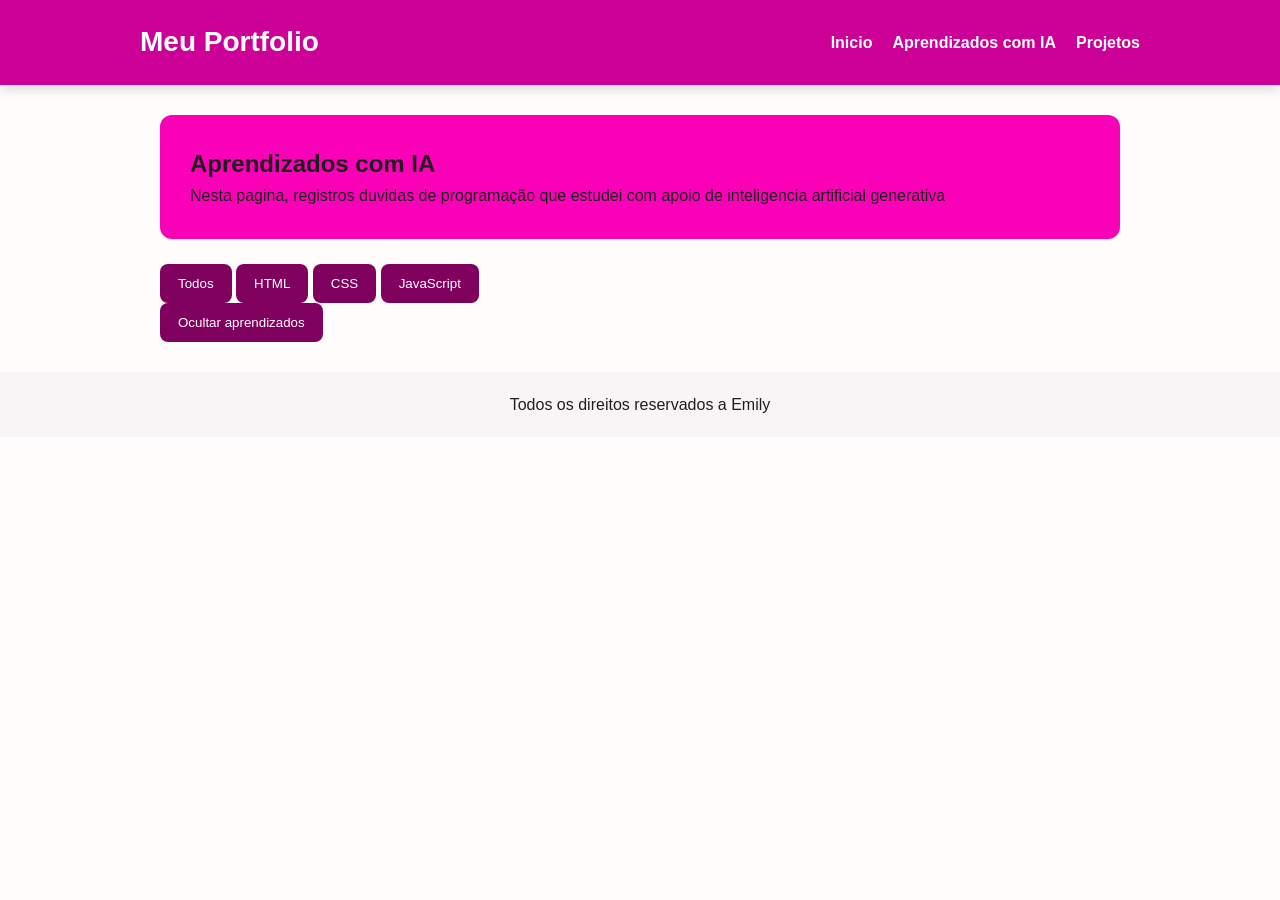
==== aprendizados.html @ 178e74e6 "porfolio" ====
<!DOCTYPE html>
<html lang="pt-BR">
<head>
    <meta charset="UTF-8">
    <meta name="viewport" content="width=device-width, initial-scale=1.0">
    <title>Aprendizados com IA</title>
    <link rel="stylesheet" href="style.css">
</head>
<body>
    <header>
        <nav>
            <h1>Meu Portfolio</h1>

            <ul>
                <li><a href="index.html">Inicio</a></li>
                <li><a href="aprendizados.html">Aprendizados com IA</a></li>
                <li><a href="projetos.html">Projetos</a></li>
            </ul>
        </nav>
    </header>

    <main>
        <section>
            <h2>Aprendizados com IA</h2>
            <p>Nesta pagina, registros duvidas de programação que estudei com apoio de inteligencia artificial generativa</p>
        </section>

        <p id="contadorAprendizados"></p>

        <div class="filtros">
            <button onclick="filtrarAprendizados('Todos')">Todos</button>
            <button onclick="filtrarAprendizados('HTML')">HTML</button>
            <button onclick="filtrarAprendizados('CSS')">CSS</button>
            <button onclick="filtrarAprendizados('JavaScript')">JavaScript</button>
        </div>

        <button onclick="mostrarOcultarAprendizados()" id="botaoAprendizados">
            Ocultar aprendizados
        </button>
        <div id="ListaAprendizados" class="cards-aprendizados"></div>
    </main>

    <footer>
        <p>Todos os direitos reservados a Emily</p>
    </footer>

    <script src="script.js"></script>

</body>
</html>
---- style.css ----
/* Reiniciando formatação */
:root{

    /* LIGHT */

    --bg-principal: #FFFDFC;
    --bg-secundario: #F8F5F7;
    --bg-cards: #CC0096;

    --texto-principal: #1E1E1E;
    --texto-secundario: #5A5A5A;

    --botao: #80005E;
    --botao-hover: #A8007B;

    --bordas: #80005E;
    --destaque: #FA00B7;

    --header-bg: #CC0096;
    --header-texto: #FFFFFF;
}
.dark{

    --bg-principal: #12000D;
    --bg-secundario: #1B0014;
    --bg-cards: #24001B;

    --texto-principal: #F5F5F5;
    --texto-secundario: #C9B8C3;

    --botao: #CC0096;
    --botao-hover: #FA00B7;

    --bordas: #FA00B7;
    --destaque: #80005E;

    --header-bg: #570040;
    --header-texto: #F5F5F5;
}
*{
    margin: 0;
    padding: 0;
    box-sizing: border-box;
}

body{
    font-family: Arial, Helvetica, sans-serif;
    background-color: var(--bg-principal);
    color:var(--texto-principal);
    line-height: 1.6;
}

header{
    background-color: var(--header-bg);
    color: var(--header-texto);
    padding:20px;
    box-shadow: 0 4px 12px rgba(0,0,0,0.15);
}

.foto-perfil{
    width: 160px;
    height: 160px;
    border-radius: 50%;
    margin-bottom: 20px;
    border: 4px solid var(--bordas);
}

nav{
    max-width: 1000px;
    display: flex;
    margin: 0 auto;
    justify-content: space-between;
    align-items: center;
    flex-wrap: wrap;
}

nav h1{
    font-size: 28px;
}

nav ul{
    list-style: none;
    display: flex;
    gap: 20px;
    flex-wrap: wrap;
}

nav a{
    position: relative;
    color: var(--header-texto);
    text-decoration: none;
    font-weight: bold;
}

nav a::after{
    content: "";
    position: absolute;
    left: 0;
    bottom: -4px;

    width: 100%;
    height: 2px;

    background-color: #FFD6F5;

    transform: scaleX(0);
    transform-origin: right;
    transition: transform 0.3s ease;
}

nav a:hover::after{
    transform: scaleX(1);
    transform-origin: left;
}

main{
    max-width: 1000px;
    margin: 0 auto;
    padding: 30px 20px;
}

section{
    background-color: var(--destaque);
    margin-bottom: 25px;
    padding: 30px;
    border-radius: 12px;
}

.banner{
    text-align: center;
    padding: 50px 30px;
}

.banner h2{
    font-size: 32px;
    margin-bottom: 15px;
}

.banner p {
    margin-bottom: 20px;
}

button{
    background-color: var(--botao); 
    color: white;
    padding: 12px 18px;
    border: none;
    border-radius: 8px;
    cursor: pointer;
}

button:hover{
    background-color: var(--botao-hover);
}

.icone-tecnologia{
    width: 60px;
    height: 60px;
    margin-bottom: 10px;
}

.icone-css{
    width: 60px;
    height: 60px;
    margin-bottom: 10px;
}

.icone-java{
    width: 60px;
    height: 60px;
    margin-bottom: 10px;
}

.icone-tecnologia,
.icone-css,
.icone-java{
    transition: transform 0.3s ease;
}

.icone-tecnologia:hover,
.icone-css:hover,
.icone-java:hover{
    transform: scale(1.2);
}

.cards{
    display: grid;
    grid-template-columns: repeat(2, 1fr);
    gap: 20px;
}

.card,
.projeto{
    background-color: var(--bg-cards);
    padding: 20px;
    border-left: 5px solid var(--bordas);
    border-radius: 8px;
    color: var(--texto-principal);
}

.card,
.projeto,
    section article{
        transition: transform 0.3s ease, box-shadow 0.3s ease;
}

.card:hover,
.projeto:hover,
section article:hover{
    transform: translateY(-8px);
    box-shadow: 0 10px 20px rgba(0,0,0,0.2);
}

.card {
    display: flex;
    align-items: center;
    gap: 15px;
}

.card h3,
.card p,
.projeto h3,
.projeto p{
    color: var(--texto-principal);
    margin-bottom: 10px;
}

#contato a{
    color: #eb25e1;
    }

footer{
    text-align: center;
    background-color: var(--bg-secundario);
    color: var(--texto-principal);
    padding: 20px;
}

@media (max-width: 700px){
    nav{
        flex-direction: column;
        gap: 15px;
    }

    nav ul{
        justify-content: center;
    }

    .cards{
        grid-template-columns: 1fr;
    }

    .banner h2{
        font-size: 26px;
    }

}
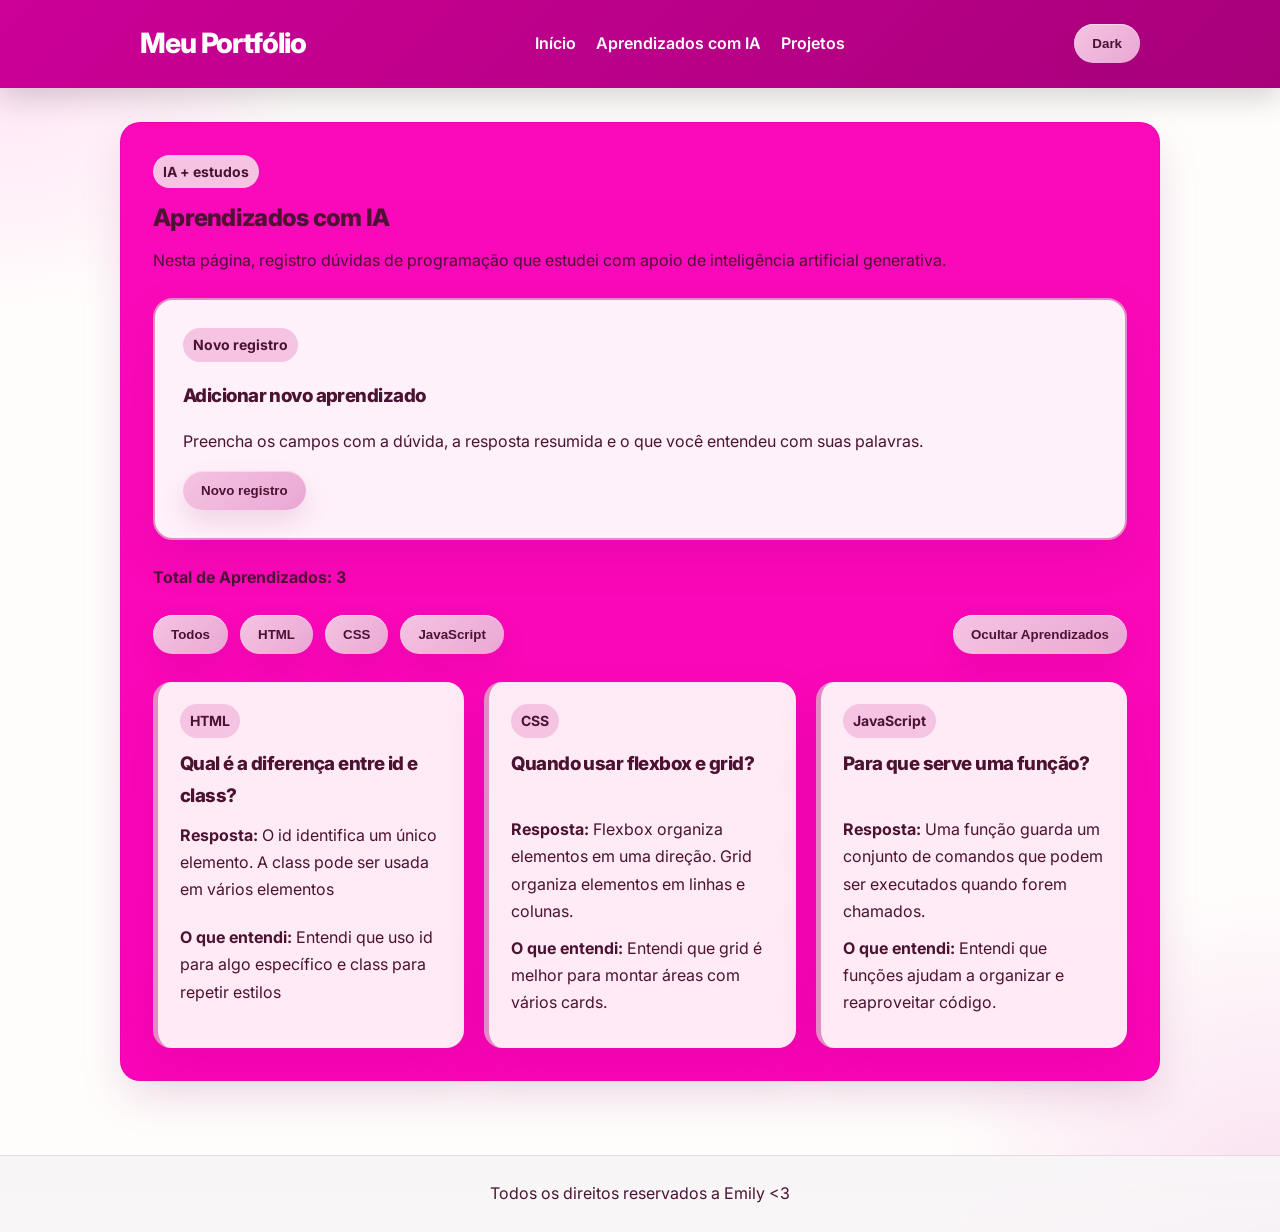
==== commit daa641be: "Atualizando portfolio" ====
--- a/aprendizados.html
+++ b/aprendizados.html
@@ -1,50 +1,102 @@
+<!-- aprendizados.html -->
 <!DOCTYPE html>
 <html lang="pt-BR">
+
 <head>
     <meta charset="UTF-8">
     <meta name="viewport" content="width=device-width, initial-scale=1.0">
     <title>Aprendizados com IA</title>
     <link rel="stylesheet" href="style.css">
 </head>
+
 <body>
     <header>
         <nav>
-            <h1>Meu Portfolio</h1>
+            <h1>Meu Portfólio</h1>
 
             <ul>
-                <li><a href="index.html">Inicio</a></li>
+                <li><a href="index.html">Início</a></li>
                 <li><a href="aprendizados.html">Aprendizados com IA</a></li>
                 <li><a href="projetos.html">Projetos</a></li>
             </ul>
+
+            <button type="button" id="botaoTema" onclick="alterarTema()">Dark</button>
         </nav>
     </header>
 
-    <main>
-        <section>
-            <h2>Aprendizados com IA</h2>
-            <p>Nesta pagina, registros duvidas de programação que estudei com apoio de inteligencia artificial generativa</p>
+   <main>
+        <section class="pagina-aprendizados">
+            <div class="cabecalho-aprendizados">
+                <span class="etiqueta-pagina">IA + estudos</span>
+                <h2>Aprendizados com IA</h2>
+                <p>Nesta página, registro dúvidas de programação que estudei com apoio de inteligência artificial generativa.</p>
+            </div>
+
+            <form class="form-aprendizado" onsubmit="return adicionarAprendizado(event)">
+                <div class="cabecalho-form">
+                    <span class="etiqueta-pagina">Novo registro</span>
+                    <h3>Adicionar novo aprendizado</h3>
+                    <p>Preencha os campos com a dúvida, a resposta resumida e o que você entendeu com suas palavras.</p>
+                    <button type="button" id="botaoNovoRegistro" class="botao-novo-registro">Novo registro</button>
+                </div>
+
+                <div id="camposRegistro" class="campos-registro oculto">
+                    <div class="campo-form">
+                        <label for="tema">Tema</label>
+                        <select id="tema" required>
+                            <option value="">Selecione</option>
+                            <option value="HTML">HTML</option>
+                            <option value="CSS">CSS</option>
+                            <option value="JavaScript">JavaScript</option>
+                        </select>
+                    </div>
+
+                    <div class="campo-form">
+                        <label for="pergunta">Pergunta</label>
+                        <input type="text" id="pergunta" placeholder="Digite sua dúvida" required>
+                    </div>
+
+                    <div class="campo-form campo-form-completo">
+                        <label for="resposta">Resposta resumida</label>
+                        <textarea id="resposta" placeholder="Resumo da resposta da IA" required></textarea>
+                    </div>
+
+                    <div class="campo-form campo-form-completo">
+                        <label for="entendimento">O que eu entendi</label>
+                        <textarea id="entendimento" placeholder="Explique com as suas palavras" required></textarea>
+                    </div>
+
+                    <div class="acoes-form">
+                        <button type="submit">Adicionar aprendizado</button>
+                    </div>
+                </div>
+
+            </form>
+
+            <p id="contadorAprendizados"></p>
+            
+            <div class="barra-aprendizados">
+                <div class="filtros">
+                    <button type="button" onclick="filtrarAprendizados('Todos')">Todos</button>
+                    <button type="button" onclick="filtrarAprendizados('HTML')">HTML</button>
+                    <button type="button" onclick="filtrarAprendizados('CSS')">CSS</button>
+                    <button type="button" onclick="filtrarAprendizados('JavaScript')">JavaScript</button>
+                </div>
+                
+                <button type="button" onclick="mostrarOcultarAprendizados()" id="botaoAprendizados">
+                    Ocultar Aprendizados
+                </button>
+            </div>
+
+            <div id="listaAprendizados" class="cards-aprendizados"></div>
         </section>
-
-        <p id="contadorAprendizados"></p>
-
-        <div class="filtros">
-            <button onclick="filtrarAprendizados('Todos')">Todos</button>
-            <button onclick="filtrarAprendizados('HTML')">HTML</button>
-            <button onclick="filtrarAprendizados('CSS')">CSS</button>
-            <button onclick="filtrarAprendizados('JavaScript')">JavaScript</button>
-        </div>
-
-        <button onclick="mostrarOcultarAprendizados()" id="botaoAprendizados">
-            Ocultar aprendizados
-        </button>
-        <div id="ListaAprendizados" class="cards-aprendizados"></div>
     </main>
 
     <footer>
-        <p>Todos os direitos reservados a Emily</p>
+        <p>Todos os direitos reservados a Emily <3 </p>
     </footer>
 
     <script src="script.js"></script>
+</body>
 
-</body>
-</html>+</html>
--- a/style.css
+++ b/style.css
@@ -1,3 +1,5 @@
+@import url('https://fonts.googleapis.com/css2?family=Inter:wght@400;500;600;700&display=swap');
+
 /* Reiniciando formatação */
 :root{
 
@@ -5,21 +7,32 @@
 
     --bg-principal: #FFFDFC;
     --bg-secundario: #F8F5F7;
-    --bg-cards: #CC0096;
-
-    --texto-principal: #1E1E1E;
+    --bg-cards: #FFEAF5;
+
+    --texto-principal: #4B1232;
     --texto-secundario: #5A5A5A;
 
-    --botao: #80005E;
-    --botao-hover: #A8007B;
-
-    --bordas: #80005E;
+    --botao: #F4C4E2;
+    --botao-hover: #EAA7D4;
+    --botao-texto: #4B1232;
+
+    --bordas: #E58BC4;
     --destaque: #FA00B7;
+    --tag-bg: #F4C4E2;
+    --tag-texto: #4B1232;
+    --form-bg: #FFF1FA;
+    --campo-bg: #FFFFFF;
+    --excluir-bg: #F4C4E2;
+    --excluir-hover: #EAA7D4;
 
     --header-bg: #CC0096;
     --header-texto: #FFFFFF;
-}
-.dark{
+
+    --shadow-suave: 0 18px 44px rgba(128, 0, 94, 0.12);
+    --shadow-forte: 0 24px 60px rgba(128, 0, 94, 0.18);
+    --shadow-inset: inset 0 1px 0 rgba(255, 255, 255, 0.45);
+}
+.tema-escuro{
 
     --bg-principal: #12000D;
     --bg-secundario: #1B0014;
@@ -30,12 +43,23 @@
 
     --botao: #CC0096;
     --botao-hover: #FA00B7;
+    --botao-texto: #FFFFFF;
 
     --bordas: #FA00B7;
     --destaque: #80005E;
+    --tag-bg: #FA00B7;
+    --tag-texto: #12000D;
+    --form-bg: #24001B;
+    --campo-bg: #12000D;
+    --excluir-bg: #FA00B7;
+    --excluir-hover: #CC0096;
 
     --header-bg: #570040;
     --header-texto: #F5F5F5;
+
+    --shadow-suave: 0 18px 44px rgba(0, 0, 0, 0.35);
+    --shadow-forte: 0 24px 60px rgba(0, 0, 0, 0.44);
+    --shadow-inset: inset 0 1px 0 rgba(255, 255, 255, 0.05);
 }
 *{
     margin: 0;
@@ -44,17 +68,26 @@
 }
 
 body{
-    font-family: Arial, Helvetica, sans-serif;
-    background-color: var(--bg-principal);
-    color:var(--texto-principal);
-    line-height: 1.6;
+    font-family: 'Inter', Arial, Helvetica, sans-serif;
+    background:
+        radial-gradient(circle at top left, rgba(250, 0, 183, 0.12), transparent 18%),
+        radial-gradient(circle at bottom right, rgba(204, 0, 150, 0.12), transparent 20%),
+        var(--bg-principal);
+    color: var(--texto-principal);
+    line-height: 1.7;
+    overflow-x: hidden;
+    min-height: 100vh;
+    scroll-behavior: smooth;
 }
 
 header{
-    background-color: var(--header-bg);
+    background: linear-gradient(135deg, var(--header-bg), #A8007B);
     color: var(--header-texto);
-    padding:20px;
-    box-shadow: 0 4px 12px rgba(0,0,0,0.15);
+    padding: 20px;
+    box-shadow: 0 10px 28px rgba(0,0,0,0.16);
+    position: sticky;
+    top: 0;
+    z-index: 10;
 }
 
 .foto-perfil{
@@ -76,6 +109,8 @@
 
 nav h1{
     font-size: 28px;
+    font-weight: 800;
+    letter-spacing: -0.04em;
 }
 
 nav ul{
@@ -89,7 +124,12 @@
     position: relative;
     color: var(--header-texto);
     text-decoration: none;
-    font-weight: bold;
+    font-weight: 600;
+    transition: color 0.2s ease;
+}
+
+nav a:hover{
+    color: #FFD6F5;
 }
 
 nav a::after{
@@ -114,43 +154,56 @@
 }
 
 main{
-    max-width: 1000px;
+    max-width: 1080px;
     margin: 0 auto;
-    padding: 30px 20px;
+    padding: 34px 20px 48px;
 }
 
 section{
-    background-color: var(--destaque);
-    margin-bottom: 25px;
-    padding: 30px;
-    border-radius: 12px;
+    background: linear-gradient(180deg, rgba(255,255,255,0.04), rgba(255,255,255,0.02)), var(--destaque);
+    margin-bottom: 26px;
+    padding: 32px;
+    border-radius: 20px;
+    box-shadow: var(--shadow-suave);
+    border: 1px solid rgba(128, 0, 94, 0.12);
 }
 
 .banner{
     text-align: center;
-    padding: 50px 30px;
+    padding: 56px 32px;
 }
 
 .banner h2{
-    font-size: 32px;
-    margin-bottom: 15px;
+    font-size: clamp(2rem, 2vw + 1.2rem, 2.5rem);
+    margin-bottom: 16px;
+    font-weight: 800;
+    letter-spacing: -0.04em;
 }
 
 .banner p {
-    margin-bottom: 20px;
+    margin-bottom: 22px;
+    max-width: 680px;
+    margin-left: auto;
+    margin-right: auto;
+    color: var(--texto-principal);
 }
 
 button{
-    background-color: var(--botao); 
-    color: white;
+    background: linear-gradient(135deg, var(--botao), var(--botao-hover));
+    color: var(--botao-texto);
     padding: 12px 18px;
     border: none;
-    border-radius: 8px;
+    border-radius: 999px;
     cursor: pointer;
+    font-weight: 700;
+    box-shadow: var(--shadow-inset), 0 12px 26px rgba(128, 0, 94, 0.12);
+    transition: transform 0.2s ease, box-shadow 0.2s ease, background 0.2s ease;
 }
 
 button:hover{
-    background-color: var(--botao-hover);
+    background: linear-gradient(135deg, var(--botao-hover), var(--botao));
+    transform: translateY(-2px);
+    box-shadow: var(--shadow-inset), 0 16px 30px rgba(128, 0, 94, 0.18);
 }
 
 .icone-tecnologia{
@@ -190,25 +243,30 @@
 }
 
 .card,
-.projeto{
-    background-color: var(--bg-cards);
-    padding: 20px;
+.projeto,
+.aprendizado{
+    background: linear-gradient(180deg, rgba(255,255,255,0.04), rgba(255,255,255,0.02)), var(--bg-cards);
+    padding: 22px;
     border-left: 5px solid var(--bordas);
-    border-radius: 8px;
-    color: var(--texto-principal);
+    border-radius: 18px;
+    color: var(--texto-principal);
+    box-shadow: var(--shadow-suave);
 }
 
 .card,
 .projeto,
-    section article{
-        transition: transform 0.3s ease, box-shadow 0.3s ease;
+section article,
+.aprendizado{
+    transition: transform 0.25s ease, box-shadow 0.25s ease, border-color 0.25s ease;
 }
 
 .card:hover,
 .projeto:hover,
-section article:hover{
-    transform: translateY(-8px);
-    box-shadow: 0 10px 20px rgba(0,0,0,0.2);
+section article:hover,
+.aprendizado:hover{
+    transform: translateY(-6px);
+    box-shadow: var(--shadow-forte);
+    border-left-color: var(--destaque);
 }
 
 .card {
@@ -225,18 +283,228 @@
     margin-bottom: 10px;
 }
 
+.card h3,
+.projeto h3,
+.cabecalho-aprendizados h2,
+.cabecalho-form h3,
+.aprendizado h3,
+section h2{
+    font-weight: 800;
+    letter-spacing: -0.03em;
+}
+
+.pagina-aprendizados,
+.pagina-projetos{
+    display: flex;
+    flex-direction: column;
+    gap: 24px;
+}
+
+.cabecalho-aprendizados p,
+.cabecalho-form p{
+    margin-top: 8px;
+}
+
+.etiqueta-pagina{
+    display: inline-block;
+    width: fit-content;
+    background-color: var(--tag-bg);
+    color: var(--tag-texto);
+    padding: 5px 10px;
+    border-radius: 20px;
+    font-size: 14px;
+    font-weight: bold;
+    margin-bottom: 10px;
+}
+
+.form-aprendizado{
+    background: linear-gradient(180deg, rgba(255,255,255,0.04), rgba(255,255,255,0.02)), var(--form-bg);
+    border: 2px solid var(--bordas);
+    border-radius: 20px;
+    padding: 28px;
+    box-shadow: var(--shadow-suave);
+}
+
+.cabecalho-form{
+    display: flex;
+    flex-direction: column;
+    gap: 8px;
+}
+
+.botao-novo-registro{
+    align-self: flex-start;
+    margin-top: 8px;
+}
+
+.campos-registro{
+    margin-top: 18px;
+    display: grid;
+    grid-template-columns: repeat(2, 1fr);
+    gap: 18px;
+}
+
+.campo-form-completo,
+.acoes-form{
+    grid-column: 1 / -1;
+}
+
+.campo-form{
+    display: flex;
+    flex-direction: column;
+    gap: 8px;
+}
+
+.campo-form label{
+    font-weight: bold;
+}
+
+.campo-form input,
+.campo-form select,
+.campo-form textarea{
+    width: 100%;
+    border: 2px solid var(--bordas);
+    border-radius: 14px;
+    padding: 14px 16px;
+    background: linear-gradient(180deg, rgba(255,255,255,0.06), rgba(255,255,255,0.02)), var(--campo-bg);
+    color: var(--texto-principal);
+    font: inherit;
+    transition: transform 0.2s ease, box-shadow 0.2s ease, border-color 0.2s ease, background 0.2s ease;
+}
+
+.campo-form input:hover,
+.campo-form select:hover,
+.campo-form textarea:hover{
+    border-color: var(--destaque);
+    box-shadow: 0 10px 24px rgba(250, 0, 183, 0.18);
+    transform: translateY(-2px);
+}
+
+.campo-form textarea{
+    min-height: 110px;
+    resize: vertical;
+}
+
+.campo-form input:focus,
+.campo-form select:focus,
+.campo-form textarea:focus{
+    outline: 3px solid var(--tag-bg);
+    outline-offset: 2px;
+    border-color: var(--destaque);
+    box-shadow: 0 12px 28px rgba(250, 0, 183, 0.25);
+    transform: translateY(-2px);
+}
+
+.acoes-form{
+    display: flex;
+    justify-content: flex-end;
+}
+
+#contadorAprendizados {
+    margin: 0;
+    font-weight: bold;
+}
+
+.filtros {
+    display: flex;
+    flex-wrap: wrap;
+    gap: 12px;
+    margin: 18px 0 16px;
+}
+
+#botaoAprendizados {
+    margin-bottom: 0;
+}
+
+.barra-aprendizados{
+    display: flex;
+    flex-wrap: wrap;
+    justify-content: space-between;
+    align-items: center;
+    gap: 16px;
+    margin-bottom: 4px;
+}
+
+.barra-aprendizados .filtros{
+    margin: 0;
+}
+
+.cards-aprendizados {
+    display: grid;
+    grid-template-columns: repeat(auto-fit, minmax(250px, 1fr));
+    gap: 20px;
+    align-items: stretch;
+}
+
+.oculto {
+    display: none;
+}
+
+.aprendizado {
+    display: flex;
+    flex-direction: column;
+    height: 100%;
+    min-height: 330px;
+    padding: 22px;
+    border-radius: 18px;
+    border-left: 5px solid var(--bordas);
+    color: var(--texto-principal);
+    width: 100%;
+}
+
+.aprendizado span {
+    align-self: flex-start;
+    display: inline-block;
+    background-color: var(--tag-bg);
+    color: var(--tag-texto);
+    padding: 5px 10px;
+    border-radius: 20px;
+    font-size: 14px;
+    font-weight: bold;
+    margin-bottom: 10px;
+}
+
+.aprendizado h3,
+.aprendizado p {
+    margin-bottom: 10px;
+}
+
+.aprendizado h3 {
+    min-height: 58px;
+}
+
+.aprendizado p {
+    flex: 1;
+}
+
+.botao-excluir{
+    align-self: flex-start;
+    background-color: var(--excluir-bg);
+    color: var(--tag-texto);
+    padding: 10px 14px;
+    margin-top: 12px;
+}
+
+.botao-excluir:hover{
+    background-color: var(--excluir-hover);
+}
+
 #contato a{
     color: #eb25e1;
     }
 
 footer{
     text-align: center;
-    background-color: var(--bg-secundario);
-    color: var(--texto-principal);
-    padding: 20px;
+    background: linear-gradient(180deg, var(--bg-secundario), rgba(248,245,247,0.88));
+    color: var(--texto-principal);
+    padding: 24px 20px;
+    border-top: 1px solid rgba(128, 0, 94, 0.12);
 }
 
 @media (max-width: 700px){
+    header{
+        padding: 20px 14px;
+    }
+
     nav{
         flex-direction: column;
         gap: 15px;
@@ -244,6 +512,12 @@
 
     nav ul{
         justify-content: center;
+        gap: 12px;
+        width: 100%;
+    }
+
+    nav a{
+        font-size: 15px;
     }
 
     .cards{
@@ -254,4 +528,71 @@
         font-size: 26px;
     }
 
-}+    main{
+        padding: 24px 14px;
+    }
+
+    section{
+        padding: 22px;
+    }
+
+    .banner{
+        padding: 42px 20px;
+    }
+
+    .pagina-aprendizados{
+        gap: 20px;
+    }
+
+    .form-aprendizado{
+        padding: 20px;
+    }
+
+    .campos-registro{
+        grid-template-columns: 1fr;
+        gap: 16px;
+    }
+
+    .acoes-form{
+        justify-content: stretch;
+    }
+
+    .acoes-form button{
+        width: 100%;
+    }
+
+    .barra-aprendizados{
+        flex-direction: column;
+        align-items: stretch;
+    }
+
+    .filtros{
+        gap: 10px;
+    }
+
+    .filtros button{
+        flex: 1 1 calc(50% - 10px);
+        min-width: 0;
+    }
+
+    #botaoAprendizados{
+        width: 100%;
+    }
+
+    .cards-aprendizados{
+        grid-template-columns: 1fr;
+        min-width: 0;
+    }
+
+    .aprendizado{
+        min-height: 350px;
+        min-width: 0;
+        padding: 20px;
+    }
+
+    .aprendizado p,
+    section p{
+        overflow-wrap: anywhere;
+    }
+
+}
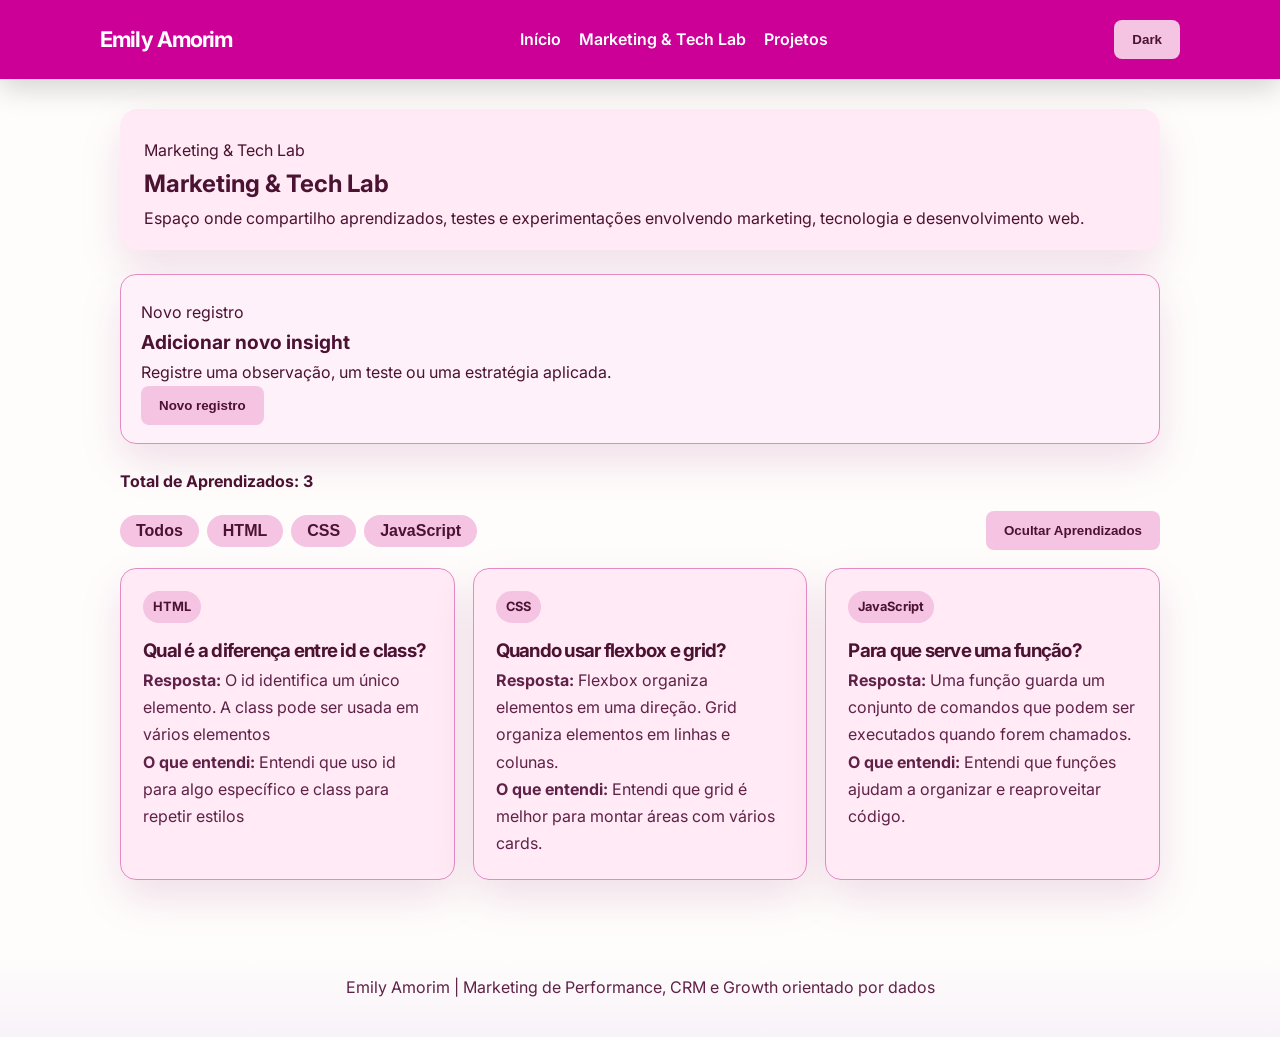
==== commit a9ccabfc: "Atualiza layout e padronização do site" ====
--- a/aprendizados.html
+++ b/aprendizados.html
@@ -1,42 +1,44 @@
-<!-- aprendizados.html -->
-<!DOCTYPE html>
+﻿<!DOCTYPE html>
 <html lang="pt-BR">
-
 <head>
     <meta charset="UTF-8">
     <meta name="viewport" content="width=device-width, initial-scale=1.0">
-    <title>Aprendizados com IA</title>
+    <title>Marketing & Tech Lab | Emily Amorim</title>
+    <link rel="preconnect" href="https://fonts.googleapis.com">
+    <link rel="preconnect" href="https://fonts.gstatic.com" crossorigin>
+    <link href="https://fonts.googleapis.com/css2?family=Inter:wght@300;400;500;600;700&display=swap" rel="stylesheet">
     <link rel="stylesheet" href="style.css">
 </head>
-
 <body>
     <header>
         <nav>
-            <h1>Meu Portfólio</h1>
-
+            <h1>Emily Amorim</h1>
             <ul>
                 <li><a href="index.html">Início</a></li>
-                <li><a href="aprendizados.html">Aprendizados com IA</a></li>
+                <li><a href="aprendizados.html">Marketing & Tech Lab</a></li>
                 <li><a href="projetos.html">Projetos</a></li>
             </ul>
-
-            <button type="button" id="botaoTema" onclick="alterarTema()">Dark</button>
+            <button type="button" id="botaoTema" onclick="alterarTema()">🌙 Dark</button>
         </nav>
     </header>
 
-   <main>
+    <main>
         <section class="pagina-aprendizados">
             <div class="cabecalho-aprendizados">
-                <span class="etiqueta-pagina">IA + estudos</span>
-                <h2>Aprendizados com IA</h2>
-                <p>Nesta página, registro dúvidas de programação que estudei com apoio de inteligência artificial generativa.</p>
+                <span class="etiqueta-pagina">Marketing & Tech Lab</span>
+                <h2>Marketing & Tech Lab</h2>
+                <p>
+                    Espaço onde compartilho aprendizados,
+                    testes e experimentações envolvendo
+                    marketing, tecnologia e desenvolvimento web.
+                </p>
             </div>
 
             <form class="form-aprendizado" onsubmit="return adicionarAprendizado(event)">
                 <div class="cabecalho-form">
                     <span class="etiqueta-pagina">Novo registro</span>
-                    <h3>Adicionar novo aprendizado</h3>
-                    <p>Preencha os campos com a dúvida, a resposta resumida e o que você entendeu com suas palavras.</p>
+                    <h3>Adicionar novo insight</h3>
+                    <p>Registre uma observação, um teste ou uma estratégia aplicada.</p>
                     <button type="button" id="botaoNovoRegistro" class="botao-novo-registro">Novo registro</button>
                 </div>
 
@@ -70,11 +72,10 @@
                         <button type="submit">Adicionar aprendizado</button>
                     </div>
                 </div>
-
             </form>
 
             <p id="contadorAprendizados"></p>
-            
+
             <div class="barra-aprendizados">
                 <div class="filtros">
                     <button type="button" onclick="filtrarAprendizados('Todos')">Todos</button>
@@ -82,7 +83,7 @@
                     <button type="button" onclick="filtrarAprendizados('CSS')">CSS</button>
                     <button type="button" onclick="filtrarAprendizados('JavaScript')">JavaScript</button>
                 </div>
-                
+
                 <button type="button" onclick="mostrarOcultarAprendizados()" id="botaoAprendizados">
                     Ocultar Aprendizados
                 </button>
@@ -93,10 +94,9 @@
     </main>
 
     <footer>
-        <p>Todos os direitos reservados a Emily <3 </p>
+        <p>Emily Amorim | Marketing de Performance, CRM e Growth orientado por dados</p>
     </footer>
 
     <script src="script.js"></script>
 </body>
-
-</html>
+</html>
--- a/style.css
+++ b/style.css
@@ -1,16 +1,27 @@
+﻿/* Página de aprendizados: fundo claro, padding extra */
+.pagina-aprendizados {
+    background: var(--bg-principal);
+    box-shadow: none;
+    padding: 0;
+    margin-bottom: 0;
+}
+
+.cabecalho-aprendizados {
+    background: var(--bg-cards);
+    border-radius: 18px;
+    padding: 28px 24px 18px 24px;
+    margin-bottom: 24px;
+    box-shadow: var(--shadow-suave);
+}
 @import url('https://fonts.googleapis.com/css2?family=Inter:wght@400;500;600;700&display=swap');
 
-/* Reiniciando formatação */
 :root{
-
-    /* LIGHT */
-
     --bg-principal: #FFFDFC;
     --bg-secundario: #F8F5F7;
     --bg-cards: #FFEAF5;
 
     --texto-principal: #4B1232;
-    --texto-secundario: #5A5A5A;
+    --texto-secundario: #5F2148;
 
     --botao: #F4C4E2;
     --botao-hover: #EAA7D4;
@@ -32,8 +43,8 @@
     --shadow-forte: 0 24px 60px rgba(128, 0, 94, 0.18);
     --shadow-inset: inset 0 1px 0 rgba(255, 255, 255, 0.45);
 }
+
 .tema-escuro{
-
     --bg-principal: #12000D;
     --bg-secundario: #1B0014;
     --bg-cards: #24001B;
@@ -61,18 +72,12 @@
     --shadow-forte: 0 24px 60px rgba(0, 0, 0, 0.44);
     --shadow-inset: inset 0 1px 0 rgba(255, 255, 255, 0.05);
 }
-*{
-    margin: 0;
-    padding: 0;
-    box-sizing: border-box;
-}
+
+*{ margin: 0; padding: 0; box-sizing: border-box; }
 
 body{
-    font-family: 'Inter', Arial, Helvetica, sans-serif;
-    background:
-        radial-gradient(circle at top left, rgba(250, 0, 183, 0.12), transparent 18%),
-        radial-gradient(circle at bottom right, rgba(204, 0, 150, 0.12), transparent 20%),
-        var(--bg-principal);
+    font-family: 'Inter', sans-serif;
+    background-color: var(--bg-principal);
     color: var(--texto-principal);
     line-height: 1.7;
     overflow-x: hidden;
@@ -81,518 +86,300 @@
 }
 
 header{
-    background: linear-gradient(135deg, var(--header-bg), #A8007B);
+    background-color: var(--header-bg);
     color: var(--header-texto);
     padding: 20px;
     box-shadow: 0 10px 28px rgba(0,0,0,0.16);
     position: sticky;
     top: 0;
-    z-index: 10;
-}
-
-.foto-perfil{
-    width: 160px;
-    height: 160px;
-    border-radius: 50%;
-    margin-bottom: 20px;
-    border: 4px solid var(--bordas);
+    z-index: 20;
 }
 
 nav{
-    max-width: 1000px;
+    max-width: 1080px;
+    margin: 0 auto;
     display: flex;
-    margin: 0 auto;
     justify-content: space-between;
     align-items: center;
+    gap: 16px;
     flex-wrap: wrap;
 }
 
 nav h1{
-    font-size: 28px;
-    font-weight: 800;
+    font-size: 1.35rem;
+    font-weight: 700;
     letter-spacing: -0.04em;
 }
 
-nav ul{
-    list-style: none;
-    display: flex;
-    gap: 20px;
-    flex-wrap: wrap;
-}
+nav ul{ list-style: none; display: flex; gap: 18px; flex-wrap: wrap; }
 
 nav a{
-    position: relative;
     color: var(--header-texto);
     text-decoration: none;
     font-weight: 600;
-    transition: color 0.2s ease;
-}
-
-nav a:hover{
-    color: #FFD6F5;
-}
-
-nav a::after{
-    content: "";
-    position: absolute;
-    left: 0;
-    bottom: -4px;
-
-    width: 100%;
-    height: 2px;
-
-    background-color: #FFD6F5;
-
-    transform: scaleX(0);
-    transform-origin: right;
-    transition: transform 0.3s ease;
-}
-
-nav a:hover::after{
-    transform: scaleX(1);
-    transform-origin: left;
-}
-
-main{
-    max-width: 1080px;
-    margin: 0 auto;
-    padding: 34px 20px 48px;
-}
+    transition: opacity 0.2s ease, transform 0.2s ease;
+}
+
+nav a:hover{ opacity: 0.88; transform: translateY(-1px); }
+
+main{ max-width: 1080px; margin: 0 auto; padding: 30px 20px 48px; }
 
 section{
-    background: linear-gradient(180deg, rgba(255,255,255,0.04), rgba(255,255,255,0.02)), var(--destaque);
-    margin-bottom: 26px;
+    background-color: var(--destaque);
+    border-radius: 20px;
     padding: 32px;
+    margin-bottom: 24px;
+    box-shadow: var(--shadow-suave);
+}
+
+.hero-card{
+    display: grid;
+    grid-template-columns: 1.4fr 1fr;
+    gap: 24px;
+    align-items: center;
+    background-color: var(--destaque);
+}
+
+.eyebrow{
+    display: inline-block;
+    text-transform: uppercase;
+    letter-spacing: 0.08em;
+    font-size: 0.75rem;
+    font-weight: 700;
+    color: var(--tag-texto);
+    background: var(--tag-bg);
+    border-radius: 999px;
+    padding: 6px 12px;
+    margin-bottom: 14px;
+}
+
+.hero-copy h2,
+.section-heading h2,
+.card h3,
+.timeline-card h3{ font-weight: 700; letter-spacing: -0.04em; }
+
+.hero-copy h2{ font-size: clamp(2rem, 2vw + 1.2rem, 2.6rem); margin-bottom: 14px; }
+.hero-text{ font-size: 1.05rem; color: var(--texto-secundario); margin-bottom: 14px; }
+.hero-highlight{ font-weight: 600; color: var(--texto-principal); margin-bottom: 18px; }
+
+.hero-actions{ display: flex; flex-wrap: wrap; gap: 14px; }
+button,
+.btn{
+    display: inline-flex;
+    align-items: center;
+    justify-content: center;
+    text-decoration: none;
+    border: none;
+    border-radius: 8px;
+    padding: 12px 18px;
+    font-weight: 600;
+    cursor: pointer;
+    transition: transform 0.2s ease, box-shadow 0.2s ease, background-color 0.2s ease;
+    background-color: var(--botao);
+    color: var(--botao-texto);
+}
+
+button:hover,
+.btn:hover{ 
+    background-color: var(--botao-hover);
+    transform: translateY(-1px);
+}
+
+.btn-secondary{
+    background-color: var(--campo-bg);
+    color: var(--texto-principal);
+    border: 1px solid var(--bordas);
+}
+
+.hero-panel{ display: grid; gap: 16px; }
+.hero-metric{
+    background-color: var(--bg-cards);
     border-radius: 20px;
-    box-shadow: var(--shadow-suave);
-    border: 1px solid rgba(128, 0, 94, 0.12);
-}
-
-.banner{
+    padding: 20px;
+    border: 1px solid var(--bordas);
+    box-shadow: var(--shadow-suave);
+}
+.hero-metric span{ display: block; font-size: 0.85rem; color: var(--texto-secundario); margin-bottom: 8px; }
+.hero-metric strong{ display: block; font-size: 1.75rem; margin-bottom: 8px; }
+.hero-metric p{ color: var(--texto-secundario); }
+
+.section-heading{ margin-bottom: 18px; }
+.section-copy{ color: var(--texto-secundario); margin-bottom: 12px; max-width: 780px; }
+
+.card-grid{ display: grid; grid-template-columns: repeat(auto-fit, minmax(280px, 1fr)); gap: 18px; }
+.card,
+.timeline-card{
+    background-color: var(--bg-cards);
+    border: 1px solid var(--bordas);
+    border-radius: 16px;
+    padding: 22px;
+    box-shadow: var(--shadow-suave);
+    transition: transform 0.22s ease, box-shadow 0.22s ease;
+}
+.card:hover,
+.timeline-card:hover{
+    transform: translateY(-4px);
+    box-shadow: var(--shadow-forte);
+}
+.card-tag{
+    display: inline-flex;
+    background: var(--tag-bg);
+    color: var(--tag-texto);
+    border-radius: 999px;
+    padding: 5px 10px;
+    font-size: 0.8rem;
+    font-weight: 700;
+    margin-bottom: 12px;
+}
+.card p,
+.timeline-card li,
+.section-copy{ color: var(--texto-secundario); }
+.card ul,
+.timeline-card ul{ padding-left: 18px; color: var(--texto-secundario); }
+.card li + li,
+.timeline-card li + li{ margin-top: 6px; }
+
+.experience-list{ display: grid; gap: 16px; }
+.timeline-period{
+    font-size: 0.85rem;
+    color: var(--texto-secundario);
+    margin-bottom: 8px;
+    font-weight: 700;
+}
+
+.contact-cta{ text-align: left; }
+.contact-actions{ display: flex; flex-wrap: wrap; gap: 12px; margin-top: 20px; }
+
+footer{
     text-align: center;
-    padding: 56px 32px;
-}
-
-.banner h2{
-    font-size: clamp(2rem, 2vw + 1.2rem, 2.5rem);
-    margin-bottom: 16px;
-    font-weight: 800;
-    letter-spacing: -0.04em;
-}
-
-.banner p {
-    margin-bottom: 22px;
-    max-width: 680px;
-    margin-left: auto;
-    margin-right: auto;
-    color: var(--texto-principal);
-}
-
-button{
-    background: linear-gradient(135deg, var(--botao), var(--botao-hover));
-    color: var(--botao-texto);
-    padding: 12px 18px;
-    border: none;
-    border-radius: 999px;
-    cursor: pointer;
-    font-weight: 700;
-    box-shadow: var(--shadow-inset), 0 12px 26px rgba(128, 0, 94, 0.12);
-    transition: transform 0.2s ease, box-shadow 0.2s ease, background 0.2s ease;
-}
-
-button:hover{
-    background: linear-gradient(135deg, var(--botao-hover), var(--botao));
-    transform: translateY(-2px);
-    box-shadow: var(--shadow-inset), 0 16px 30px rgba(128, 0, 94, 0.18);
-}
-
-.icone-tecnologia{
-    width: 60px;
-    height: 60px;
-    margin-bottom: 10px;
-}
-
-.icone-css{
-    width: 60px;
-    height: 60px;
-    margin-bottom: 10px;
-}
-
-.icone-java{
-    width: 60px;
-    height: 60px;
-    margin-bottom: 10px;
-}
-
-.icone-tecnologia,
-.icone-css,
-.icone-java{
-    transition: transform 0.3s ease;
-}
-
-.icone-tecnologia:hover,
-.icone-css:hover,
-.icone-java:hover{
-    transform: scale(1.2);
-}
-
-.cards{
-    display: grid;
-    grid-template-columns: repeat(2, 1fr);
-    gap: 20px;
-}
-
-.card,
-.projeto,
-.aprendizado{
-    background: linear-gradient(180deg, rgba(255,255,255,0.04), rgba(255,255,255,0.02)), var(--bg-cards);
-    padding: 22px;
-    border-left: 5px solid var(--bordas);
-    border-radius: 18px;
-    color: var(--texto-principal);
-    box-shadow: var(--shadow-suave);
-}
-
-.card,
-.projeto,
-section article,
-.aprendizado{
-    transition: transform 0.25s ease, box-shadow 0.25s ease, border-color 0.25s ease;
-}
-
-.card:hover,
-.projeto:hover,
-section article:hover,
-.aprendizado:hover{
-    transform: translateY(-6px);
-    box-shadow: var(--shadow-forte);
-    border-left-color: var(--destaque);
-}
-
-.card {
-    display: flex;
-    align-items: center;
-    gap: 15px;
-}
-
-.card h3,
-.card p,
-.projeto h3,
-.projeto p{
-    color: var(--texto-principal);
-    margin-bottom: 10px;
-}
-
-.card h3,
-.projeto h3,
-.cabecalho-aprendizados h2,
-.cabecalho-form h3,
-.aprendizado h3,
-section h2{
-    font-weight: 800;
-    letter-spacing: -0.03em;
-}
-
-.pagina-aprendizados,
-.pagina-projetos{
-    display: flex;
-    flex-direction: column;
-    gap: 24px;
-}
-
-.cabecalho-aprendizados p,
-.cabecalho-form p{
-    margin-top: 8px;
-}
-
-.etiqueta-pagina{
-    display: inline-block;
-    width: fit-content;
-    background-color: var(--tag-bg);
-    color: var(--tag-texto);
-    padding: 5px 10px;
-    border-radius: 20px;
-    font-size: 14px;
-    font-weight: bold;
-    margin-bottom: 10px;
+    padding: 22px 20px 36px;
+    color: var(--texto-secundario);
+    background: linear-gradient(180deg, transparent, rgba(123, 44, 191, 0.05));
 }
 
 .form-aprendizado{
-    background: linear-gradient(180deg, rgba(255,255,255,0.04), rgba(255,255,255,0.02)), var(--form-bg);
-    border: 2px solid var(--bordas);
-    border-radius: 20px;
-    padding: 28px;
-    box-shadow: var(--shadow-suave);
-}
-
-.cabecalho-form{
-    display: flex;
-    flex-direction: column;
-    gap: 8px;
-}
-
-.botao-novo-registro{
-    align-self: flex-start;
-    margin-top: 8px;
-}
-
-.campos-registro{
-    margin-top: 18px;
-    display: grid;
-    grid-template-columns: repeat(2, 1fr);
-    gap: 18px;
-}
-
-.campo-form-completo,
-.acoes-form{
-    grid-column: 1 / -1;
-}
-
-.campo-form{
-    display: flex;
-    flex-direction: column;
-    gap: 8px;
-}
-
-.campo-form label{
-    font-weight: bold;
-}
+    background: var(--form-bg);
+    border: 1px solid var(--bordas);
+    border-radius: 16px;
+    box-shadow: var(--shadow-suave);
+    margin-bottom: 24px;
+    padding: 24px 20px 18px 20px;
+}
+
+.cabecalho-form h3{ font-size: 1.2rem; }
 
 .campo-form input,
 .campo-form select,
 .campo-form textarea{
     width: 100%;
-    border: 2px solid var(--bordas);
+    border: 1px solid rgba(123, 44, 191, 0.15);
     border-radius: 14px;
-    padding: 14px 16px;
-    background: linear-gradient(180deg, rgba(255,255,255,0.06), rgba(255,255,255,0.02)), var(--campo-bg);
+    padding: 13px 15px;
+    background: var(--campo-bg);
     color: var(--texto-principal);
     font: inherit;
-    transition: transform 0.2s ease, box-shadow 0.2s ease, border-color 0.2s ease, background 0.2s ease;
+    transition: transform 0.18s ease, box-shadow 0.18s ease, border-color 0.18s ease;
 }
 
 .campo-form input:hover,
 .campo-form select:hover,
-.campo-form textarea:hover{
-    border-color: var(--destaque);
-    box-shadow: 0 10px 24px rgba(250, 0, 183, 0.18);
-    transform: translateY(-2px);
-}
-
-.campo-form textarea{
-    min-height: 110px;
-    resize: vertical;
-}
-
+.campo-form textarea:hover,
 .campo-form input:focus,
 .campo-form select:focus,
 .campo-form textarea:focus{
-    outline: 3px solid var(--tag-bg);
-    outline-offset: 2px;
-    border-color: var(--destaque);
-    box-shadow: 0 12px 28px rgba(250, 0, 183, 0.25);
-    transform: translateY(-2px);
-}
-
-.acoes-form{
+    border-color: rgba(214, 51, 182, 0.45);
+    box-shadow: 0 12px 26px rgba(123, 44, 191, 0.14);
+    transform: translateY(-1px);
+}
+
+.cards-aprendizados{
+    display: grid;
+    grid-template-columns: repeat(auto-fit, minmax(280px, 1fr));
+    gap: 18px;
+    margin-bottom: 24px;
+}
+
+.cards-aprendizados .aprendizado {
+    background-color: var(--bg-cards);
+    border: 1px solid var(--bordas);
+    border-radius: 16px;
+    padding: 22px;
+    box-shadow: var(--shadow-suave);
+    transition: transform 0.22s ease, box-shadow 0.22s ease;
+}
+.cards-aprendizados .aprendizado:hover {
+    transform: translateY(-4px);
+    box-shadow: var(--shadow-forte);
+}
+.cards-aprendizados .card-tag {
+    display: inline-flex;
+    background: var(--tag-bg);
+    color: var(--tag-texto);
+    border-radius: 999px;
+    padding: 5px 10px;
+    font-size: 0.8rem;
+    font-weight: 700;
+    margin-bottom: 12px;
+}
+.cards-aprendizados p {
+    color: var(--texto-secundario);
+}
+}
+.aprendizado{
+    background: var(--bg-cards);
+    border: 1px solid var(--bordas);
+    border-radius: 16px;
+    box-shadow: var(--shadow-suave);
+    padding: 20px 18px 18px 18px;
+}
+
+.oculto{ display: none; }
+
+#contadorAprendizados{ font-weight: 700; margin-bottom: 16px; }
+
+.barra-aprendizados{
     display: flex;
-    justify-content: flex-end;
-}
-
-#contadorAprendizados {
-    margin: 0;
-    font-weight: bold;
-}
-
-.filtros {
+    justify-content: space-between;
+    align-items: center;
+    gap: 12px;
+    flex-wrap: wrap;
+    margin-bottom: 18px;
+    background: none;
+    box-shadow: none;
+}
+.filtros{
     display: flex;
     flex-wrap: wrap;
-    gap: 12px;
-    margin: 18px 0 16px;
-}
-
-#botaoAprendizados {
+    gap: 8px;
+}
+.filtros button {
+    border-radius: 999px;
+    padding: 7px 16px;
+    font-size: 1rem;
+    font-weight: 600;
+    background: var(--botao);
+    color: var(--botao-texto);
+    border: none;
+    transition: background 0.18s, transform 0.18s;
     margin-bottom: 0;
 }
-
-.barra-aprendizados{
-    display: flex;
-    flex-wrap: wrap;
-    justify-content: space-between;
-    align-items: center;
-    gap: 16px;
-    margin-bottom: 4px;
-}
-
-.barra-aprendizados .filtros{
-    margin: 0;
-}
-
-.cards-aprendizados {
-    display: grid;
-    grid-template-columns: repeat(auto-fit, minmax(250px, 1fr));
-    gap: 20px;
-    align-items: stretch;
-}
-
-.oculto {
-    display: none;
-}
-
-.aprendizado {
-    display: flex;
-    flex-direction: column;
-    height: 100%;
-    min-height: 330px;
-    padding: 22px;
-    border-radius: 18px;
-    border-left: 5px solid var(--bordas);
-    color: var(--texto-principal);
-    width: 100%;
-}
-
-.aprendizado span {
-    align-self: flex-start;
-    display: inline-block;
-    background-color: var(--tag-bg);
-    color: var(--tag-texto);
-    padding: 5px 10px;
-    border-radius: 20px;
-    font-size: 14px;
-    font-weight: bold;
-    margin-bottom: 10px;
-}
-
-.aprendizado h3,
-.aprendizado p {
-    margin-bottom: 10px;
-}
-
-.aprendizado h3 {
-    min-height: 58px;
-}
-
-.aprendizado p {
-    flex: 1;
-}
-
-.botao-excluir{
-    align-self: flex-start;
-    background-color: var(--excluir-bg);
-    color: var(--tag-texto);
-    padding: 10px 14px;
-    margin-top: 12px;
-}
-
-.botao-excluir:hover{
-    background-color: var(--excluir-hover);
-}
-
-#contato a{
-    color: #eb25e1;
-    }
-
-footer{
-    text-align: center;
-    background: linear-gradient(180deg, var(--bg-secundario), rgba(248,245,247,0.88));
-    color: var(--texto-principal);
-    padding: 24px 20px;
-    border-top: 1px solid rgba(128, 0, 94, 0.12);
+.filtros button:hover {
+    background: var(--botao-hover);
+    transform: translateY(-1px);
+}
+}
+
+@media (max-width: 820px){
+    .hero-card{ grid-template-columns: 1fr; }
+    section{ padding: 24px; }
+    nav{ justify-content: center; }
 }
 
 @media (max-width: 700px){
-    header{
-        padding: 20px 14px;
-    }
-
-    nav{
-        flex-direction: column;
-        gap: 15px;
-    }
-
-    nav ul{
-        justify-content: center;
-        gap: 12px;
-        width: 100%;
-    }
-
-    nav a{
-        font-size: 15px;
-    }
-
-    .cards{
-        grid-template-columns: 1fr;
-    }
-
-    .banner h2{
-        font-size: 26px;
-    }
-
-    main{
-        padding: 24px 14px;
-    }
-
-    section{
-        padding: 22px;
-    }
-
-    .banner{
-        padding: 42px 20px;
-    }
-
-    .pagina-aprendizados{
-        gap: 20px;
-    }
-
-    .form-aprendizado{
-        padding: 20px;
-    }
-
-    .campos-registro{
-        grid-template-columns: 1fr;
-        gap: 16px;
-    }
-
-    .acoes-form{
-        justify-content: stretch;
-    }
-
-    .acoes-form button{
-        width: 100%;
-    }
-
-    .barra-aprendizados{
-        flex-direction: column;
-        align-items: stretch;
-    }
-
-    .filtros{
-        gap: 10px;
-    }
-
-    .filtros button{
-        flex: 1 1 calc(50% - 10px);
-        min-width: 0;
-    }
-
-    #botaoAprendizados{
-        width: 100%;
-    }
-
-    .cards-aprendizados{
-        grid-template-columns: 1fr;
-        min-width: 0;
-    }
-
-    .aprendizado{
-        min-height: 350px;
-        min-width: 0;
-        padding: 20px;
-    }
-
-    .aprendizado p,
-    section p{
-        overflow-wrap: anywhere;
-    }
-
-}
+    main{ padding: 22px 14px 40px; }
+    .contact-actions,
+    .hero-actions{ flex-direction: column; }
+    .btn,
+    .contact-actions .btn,
+    .hero-actions .btn{ width: 100%; }
+}
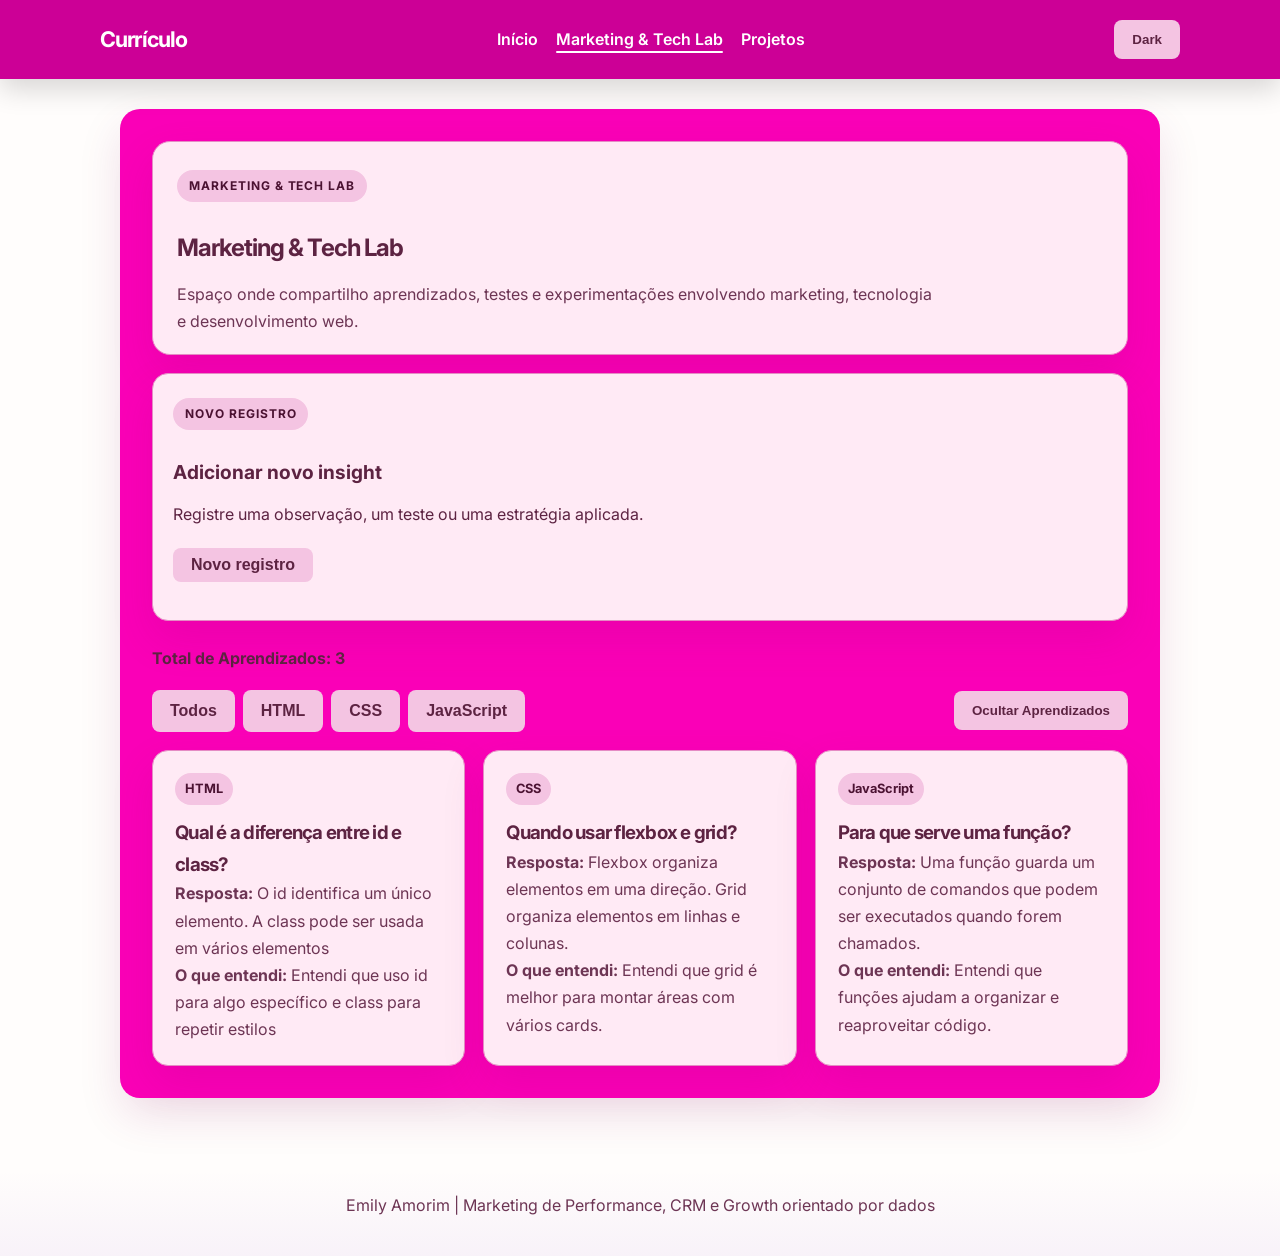
==== commit ea1a6f81: "Atualização do portfolio" ====
--- a/aprendizados.html
+++ b/aprendizados.html
@@ -12,10 +12,10 @@
 <body>
     <header>
         <nav>
-            <h1>Emily Amorim</h1>
+            <h1>Currículo</h1>
             <ul>
                 <li><a href="index.html">Início</a></li>
-                <li><a href="aprendizados.html">Marketing & Tech Lab</a></li>
+                <li><a href="aprendizados.html" class="ativo">Marketing & Tech Lab</a></li>
                 <li><a href="projetos.html">Projetos</a></li>
             </ul>
             <button type="button" id="botaoTema" onclick="alterarTema()">🌙 Dark</button>
@@ -24,10 +24,10 @@
 
     <main>
         <section class="pagina-aprendizados">
-            <div class="cabecalho-aprendizados">
-                <span class="etiqueta-pagina">Marketing & Tech Lab</span>
+            <div class="section-heading cabecalho-aprendizados">
+                <p class="eyebrow">Marketing & Tech Lab</p>
                 <h2>Marketing & Tech Lab</h2>
-                <p>
+                <p class="section-copy">
                     Espaço onde compartilho aprendizados,
                     testes e experimentações envolvendo
                     marketing, tecnologia e desenvolvimento web.
@@ -89,7 +89,7 @@
                 </button>
             </div>
 
-            <div id="listaAprendizados" class="cards-aprendizados"></div>
+            <div id="listaAprendizados" class="card-grid"></div>
         </section>
     </main>
 
--- a/style.css
+++ b/style.css
@@ -1,31 +1,40 @@
-﻿/* Página de aprendizados: fundo claro, padding extra */
+﻿@import url('https://fonts.googleapis.com/css2?family=Inter:wght@400;500;600;700&display=swap');
+
+/* Página de aprendizados: alinhada ao padrão visual da home */
 .pagina-aprendizados {
-    background: var(--bg-principal);
-    box-shadow: none;
-    padding: 0;
-    margin-bottom: 0;
+    background-color: var(--destaque);
+    box-shadow: var(--shadow-suave);
+    padding: 32px;
+    margin-bottom: 24px;
 }
 
 .cabecalho-aprendizados {
     background: var(--bg-cards);
+    border: 1px solid var(--bordas);
     border-radius: 18px;
     padding: 28px 24px 18px 24px;
     margin-bottom: 24px;
     box-shadow: var(--shadow-suave);
-}
-@import url('https://fonts.googleapis.com/css2?family=Inter:wght@400;500;600;700&display=swap');
+    display: grid;
+    gap: 12px;
+}
+
+.cabecalho-aprendizados .section-copy {
+    margin-bottom: 0;
+    max-width: 760px;
+}
 
 :root{
     --bg-principal: #FFFDFC;
     --bg-secundario: #F8F5F7;
     --bg-cards: #FFEAF5;
 
-    --texto-principal: #4B1232;
-    --texto-secundario: #5F2148;
+    --texto-principal: #5D2342;
+    --texto-secundario: #6D3554;
 
     --botao: #F4C4E2;
     --botao-hover: #EAA7D4;
-    --botao-texto: #4B1232;
+    --botao-texto: #5D2342;
 
     --bordas: #E58BC4;
     --destaque: #FA00B7;
@@ -113,14 +122,36 @@
 
 nav ul{ list-style: none; display: flex; gap: 18px; flex-wrap: wrap; }
 
+nav li{
+    position: relative;
+}
+
 nav a{
+    position: relative;
     color: var(--header-texto);
     text-decoration: none;
     font-weight: 600;
+    padding-bottom: 4px;
     transition: opacity 0.2s ease, transform 0.2s ease;
 }
 
+nav a::before{
+    content: "";
+    position: absolute;
+    inset: auto auto 0 0;
+    width: 0;
+    height: 2px;
+    background: var(--header-texto);
+    border-radius: 999px;
+    transition: width 0.25s ease;
+}
+
 nav a:hover{ opacity: 0.88; transform: translateY(-1px); }
+
+nav a:hover::before,
+nav a.ativo::before{
+    width: 100%;
+}
 
 main{ max-width: 1080px; margin: 0 auto; padding: 30px 20px 48px; }
 
@@ -134,14 +165,32 @@
 
 .hero-card{
     display: grid;
-    grid-template-columns: 1.4fr 1fr;
+    grid-template-columns: 1fr;
     gap: 24px;
     align-items: center;
     background-color: var(--destaque);
 }
 
-.eyebrow{
-    display: inline-block;
+.section-pink{
+    background-color: var(--destaque);
+}
+
+.highlight-card{
+    background-color: var(--bg-cards);
+    border: 1px solid var(--bordas);
+    border-radius: 18px;
+    padding: 22px;
+    box-shadow: var(--shadow-suave);
+    margin-bottom: 24px;
+}
+
+.eyebrow,
+.etiqueta-pagina{
+    display: inline-flex;
+    align-items: center;
+    justify-content: center;
+    width: fit-content;
+    max-width: 100%;
     text-transform: uppercase;
     letter-spacing: 0.08em;
     font-size: 0.75rem;
@@ -258,7 +307,7 @@
 }
 
 .form-aprendizado{
-    background: var(--form-bg);
+    background: var(--bg-cards);
     border: 1px solid var(--bordas);
     border-radius: 16px;
     box-shadow: var(--shadow-suave);
@@ -267,6 +316,33 @@
 }
 
 .cabecalho-form h3{ font-size: 1.2rem; }
+.cabecalho-form {
+    display: flex;
+    flex-direction: column;
+    gap: 12px;
+    margin-bottom: 20px;
+}
+.botao-novo-registro {
+    display: inline-flex;
+    align-items: center;
+    justify-content: center;
+    width: fit-content;
+    max-width: 100%;
+    margin-top: 8px;
+    border-radius: 8px;
+    padding: 8px 18px;
+    font-size: 1rem;
+    font-weight: 600;
+    background: var(--botao);
+    color: var(--botao-texto);
+    border: none;
+    transition: background 0.18s, transform 0.18s;
+    box-shadow: none;
+}
+.botao-novo-registro:hover {
+    background: var(--botao-hover);
+    transform: translateY(-1px);
+}
 
 .campo-form input,
 .campo-form select,
@@ -279,6 +355,7 @@
     color: var(--texto-principal);
     font: inherit;
     transition: transform 0.18s ease, box-shadow 0.18s ease, border-color 0.18s ease;
+    margin-top: 32px;
 }
 
 .campo-form input:hover,
@@ -299,43 +376,9 @@
     margin-bottom: 24px;
 }
 
-.cards-aprendizados .aprendizado {
-    background-color: var(--bg-cards);
-    border: 1px solid var(--bordas);
-    border-radius: 16px;
-    padding: 22px;
-    box-shadow: var(--shadow-suave);
-    transition: transform 0.22s ease, box-shadow 0.22s ease;
-}
-.cards-aprendizados .aprendizado:hover {
-    transform: translateY(-4px);
-    box-shadow: var(--shadow-forte);
-}
-.cards-aprendizados .card-tag {
-    display: inline-flex;
-    background: var(--tag-bg);
-    color: var(--tag-texto);
-    border-radius: 999px;
-    padding: 5px 10px;
-    font-size: 0.8rem;
-    font-weight: 700;
-    margin-bottom: 12px;
-}
-.cards-aprendizados p {
-    color: var(--texto-secundario);
-}
-}
-.aprendizado{
-    background: var(--bg-cards);
-    border: 1px solid var(--bordas);
-    border-radius: 16px;
-    box-shadow: var(--shadow-suave);
-    padding: 20px 18px 18px 18px;
-}
-
 .oculto{ display: none; }
 
-#contadorAprendizados{ font-weight: 700; margin-bottom: 16px; }
+#contadorAprendizados{ font-weight: 700; margin-bottom: 18px; color: var(--texto-principal); }
 
 .barra-aprendizados{
     display: flex;
@@ -353,8 +396,8 @@
     gap: 8px;
 }
 .filtros button {
-    border-radius: 999px;
-    padding: 7px 16px;
+    border-radius: 8px;
+    padding: 12px 18px;
     font-size: 1rem;
     font-weight: 600;
     background: var(--botao);
@@ -367,19 +410,65 @@
     background: var(--botao-hover);
     transform: translateY(-1px);
 }
-}
 
 @media (max-width: 820px){
     .hero-card{ grid-template-columns: 1fr; }
     section{ padding: 24px; }
     nav{ justify-content: center; }
+    .pagina-aprendizados{ padding: 24px; }
+    .cabecalho-aprendizados{ padding: 24px 20px 16px; }
+    .form-aprendizado{ padding: 22px 18px 16px; }
+    .barra-aprendizados{ align-items: stretch; }
 }
 
 @media (max-width: 700px){
     main{ padding: 22px 14px 40px; }
+    nav{
+        flex-direction: column;
+        align-items: flex-start;
+        gap: 12px;
+    }
+    nav ul{
+        flex-direction: column;
+        align-items: flex-start;
+        gap: 10px;
+    }
     .contact-actions,
     .hero-actions{ flex-direction: column; }
     .btn,
     .contact-actions .btn,
     .hero-actions .btn{ width: 100%; }
+    .pagina-aprendizados{ padding: 20px; }
+    .cabecalho-aprendizados{ padding: 20px 16px 14px; }
+    .form-aprendizado{ padding: 20px 16px 14px; }
+    .barra-aprendizados{ flex-direction: column; align-items: stretch; }
+    .filtros{ width: 100%; }
+    .filtros button,
+    #botaoAprendizados,
+    .acoes-form button{
+        width: 100%;
+    }
+    .botao-novo-registro,
+    #botaoNovoRegistro{
+        width: fit-content;
+        max-width: 100%;
+    }
+}
+
+@media (max-width: 520px){
+    .card-grid{ grid-template-columns: 1fr; }
+    .filtros{ flex-direction: column; }
+    .filtros button{
+        justify-content: center;
+    }
+    .campo-form input,
+    .campo-form select,
+    .campo-form textarea{
+        font-size: 16px;
+    }
+    .cabecalho-aprendizados h2,
+    .section-heading h2,
+    .hero-copy h2{
+        font-size: 1.5rem;
+    }
 }
